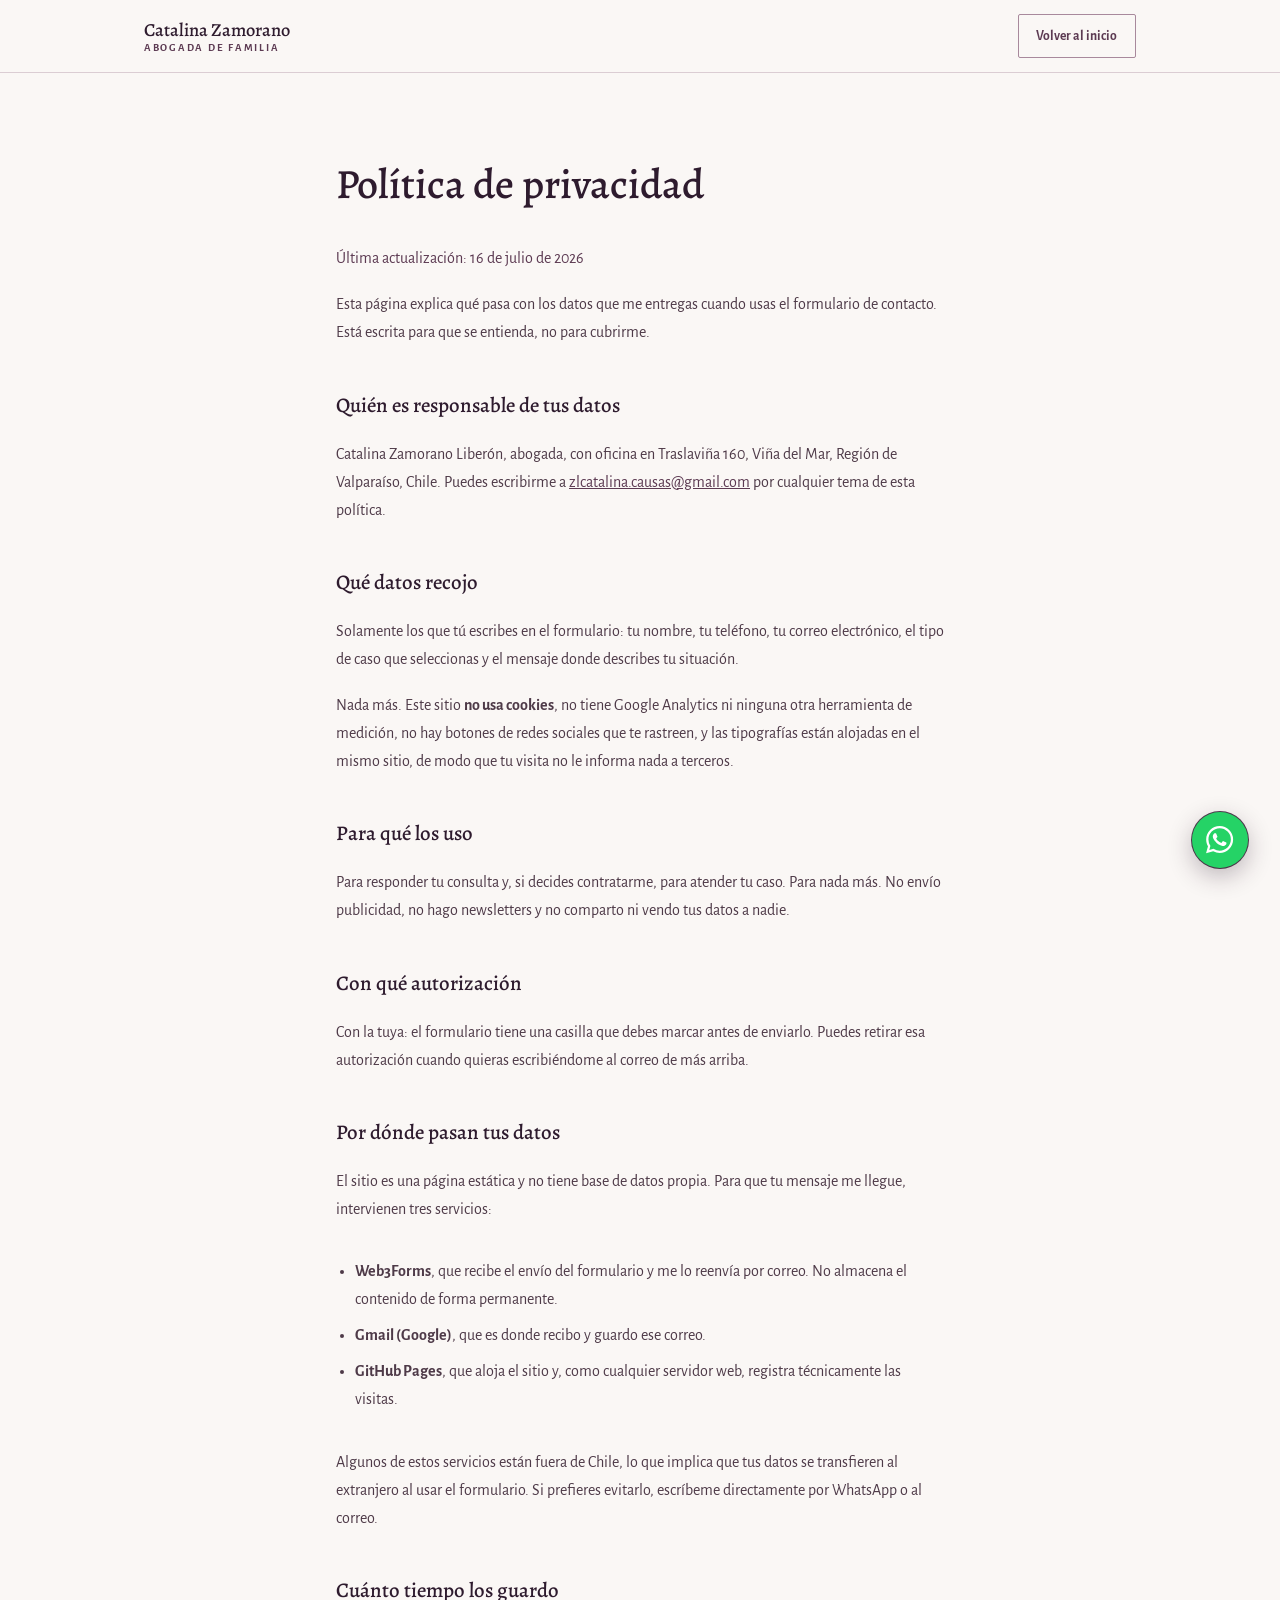
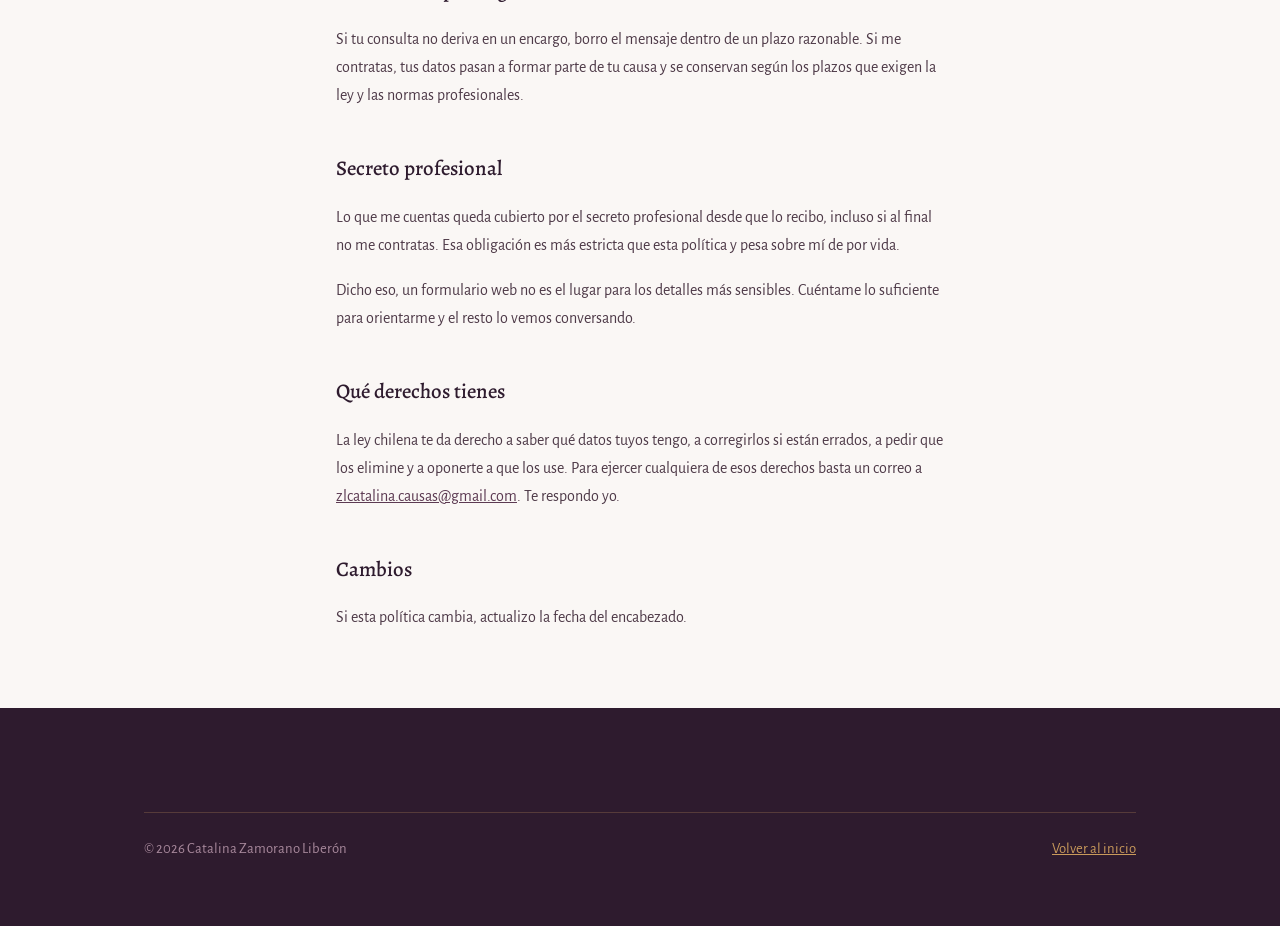
==== privacidad.html @ 90aebd45 "Sitio de Catalina Zamorano" ====
<!doctype html>
<html lang="es-CL">
<head>
<meta charset="utf-8">
<meta name="viewport" content="width=device-width, initial-scale=1">
<title>Política de privacidad — Catalina Zamorano Liberón</title>
<meta name="description" content="Cómo se tratan los datos personales que envías por el formulario de contacto.">
<meta name="robots" content="noindex, follow">
<meta name="theme-color" content="#2E1B2E">
<link rel="stylesheet" href="assets/styles.css">
<link rel="icon" href="data:image/svg+xml,<svg xmlns='http://www.w3.org/2000/svg' viewBox='0 0 32 32'><rect width='32' height='32' fill='%232E1B2E'/><text x='16' y='23' font-family='Georgia,serif' font-size='19' fill='%23C99A5B' text-anchor='middle'>CZ</text></svg>">
<link rel="icon" type="image/png" sizes="192x192" href="assets/icon-192.png">
<link rel="apple-touch-icon" href="assets/icon-180.png">
</head>
<body>

<a class="skip" href="#contenido">Saltar al contenido</a>

<header class="topbar">
  <div class="wrap topbar__in">
    <a class="topbar__name" href="index.html">
      Catalina Zamorano
      <span>Abogada de familia</span>
    </a>
    <a class="btn btn--ghost" href="index.html">Volver al inicio</a>
  </div>
</header>

<main id="contenido">
  <div class="wrap doc">
    <h1>Política de privacidad</h1>
    <p class="doc__date">Última actualización: 16 de julio de 2026</p>

    <p>Esta página explica qué pasa con los datos que me entregas cuando usas el formulario de contacto. Está escrita para que se entienda, no para cubrirme.</p>

    <h2>Quién es responsable de tus datos</h2>
    <p>Catalina Zamorano Liberón, abogada, con oficina en Traslaviña 160, Viña del Mar, Región de Valparaíso, Chile. Puedes escribirme a <a href="mailto:zlcatalina.causas@gmail.com">zlcatalina.causas@gmail.com</a> por cualquier tema de esta política.</p>

    <h2>Qué datos recojo</h2>
    <p>Solamente los que tú escribes en el formulario: tu nombre, tu teléfono, tu correo electrónico, el tipo de caso que seleccionas y el mensaje donde describes tu situación.</p>
    <p>Nada más. Este sitio <strong>no usa cookies</strong>, no tiene Google Analytics ni ninguna otra herramienta de medición, no hay botones de redes sociales que te rastreen, y las tipografías están alojadas en el mismo sitio, de modo que tu visita no le informa nada a terceros.</p>

    <h2>Para qué los uso</h2>
    <p>Para responder tu consulta y, si decides contratarme, para atender tu caso. Para nada más. No envío publicidad, no hago newsletters y no comparto ni vendo tus datos a nadie.</p>

    <h2>Con qué autorización</h2>
    <p>Con la tuya: el formulario tiene una casilla que debes marcar antes de enviarlo. Puedes retirar esa autorización cuando quieras escribiéndome al correo de más arriba.</p>

    <h2>Por dónde pasan tus datos</h2>
    <p>El sitio es una página estática y no tiene base de datos propia. Para que tu mensaje me llegue, intervienen tres servicios:</p>
    <ul>
      <li><strong>Web3Forms</strong>, que recibe el envío del formulario y me lo reenvía por correo. No almacena el contenido de forma permanente.</li>
      <li><strong>Gmail (Google)</strong>, que es donde recibo y guardo ese correo.</li>
      <li><strong>GitHub Pages</strong>, que aloja el sitio y, como cualquier servidor web, registra técnicamente las visitas.</li>
    </ul>
    <p>Algunos de estos servicios están fuera de Chile, lo que implica que tus datos se transfieren al extranjero al usar el formulario. Si prefieres evitarlo, escríbeme directamente por WhatsApp o al correo.</p>

    <h2>Cuánto tiempo los guardo</h2>
    <p>Si tu consulta no deriva en un encargo, borro el mensaje dentro de un plazo razonable. Si me contratas, tus datos pasan a formar parte de tu causa y se conservan según los plazos que exigen la ley y las normas profesionales.</p>

    <h2>Secreto profesional</h2>
    <p>Lo que me cuentas queda cubierto por el secreto profesional desde que lo recibo, incluso si al final no me contratas. Esa obligación es más estricta que esta política y pesa sobre mí de por vida.</p>
    <p>Dicho eso, un formulario web no es el lugar para los detalles más sensibles. Cuéntame lo suficiente para orientarme y el resto lo vemos conversando.</p>

    <h2>Qué derechos tienes</h2>
    <p>La ley chilena te da derecho a saber qué datos tuyos tengo, a corregirlos si están errados, a pedir que los elimine y a oponerte a que los use. Para ejercer cualquiera de esos derechos basta un correo a <a href="mailto:zlcatalina.causas@gmail.com">zlcatalina.causas@gmail.com</a>. Te respondo yo.</p>

    <h2>Cambios</h2>
    <p>Si esta política cambia, actualizo la fecha del encabezado.</p>
  </div>
</main>

<footer class="footer">
  <div class="wrap">
    <div class="footer__bottom">
      <p>© 2026 Catalina Zamorano Liberón</p>
      <p><a href="index.html">Volver al inicio</a></p>
    </div>
  </div>
</footer>

<a class="fab"
   href="https://wa.me/56974859306?text=Hola%20Catalina%2C%20te%20escribo%20desde%20tu%20sitio%20web.%20Necesito%20orientaci%C3%B3n%20sobre..."
   target="_blank" rel="noopener" aria-label="Escribir a Catalina por WhatsApp">
  <svg viewBox="0 0 24 24" aria-hidden="true" focusable="false"><path d="M17.472 14.382c-.297-.149-1.758-.867-2.03-.967-.273-.099-.471-.148-.67.15-.197.297-.767.966-.94 1.164-.173.199-.347.223-.644.075-.297-.15-1.255-.463-2.39-1.475-.883-.788-1.48-1.761-1.653-2.059-.173-.297-.018-.458.13-.606.134-.133.298-.347.446-.52.149-.174.198-.298.298-.497.099-.198.05-.371-.025-.52-.075-.149-.669-1.612-.916-2.207-.242-.579-.487-.5-.669-.51-.173-.008-.371-.01-.57-.01-.198 0-.52.074-.792.372-.272.297-1.04 1.016-1.04 2.479 0 1.462 1.065 2.875 1.213 3.074.149.198 2.096 3.2 5.077 4.487.709.306 1.262.489 1.694.625.712.227 1.36.195 1.871.118.571-.085 1.758-.719 2.006-1.413.248-.694.248-1.289.173-1.413-.074-.124-.272-.198-.57-.347m-5.421 7.403h-.004a9.87 9.87 0 01-5.031-1.378l-.361-.214-3.741.982.998-3.648-.235-.374a9.86 9.86 0 01-1.51-5.26c.001-5.45 4.436-9.884 9.888-9.884 2.64 0 5.122 1.03 6.988 2.898a9.825 9.825 0 012.893 6.994c-.003 5.45-4.437 9.884-9.885 9.884m8.413-18.297A11.815 11.815 0 0012.05 0C5.495 0 .16 5.335.157 11.892c0 2.096.547 4.142 1.588 5.945L.057 24l6.305-1.654a11.882 11.882 0 005.683 1.448h.005c6.554 0 11.89-5.335 11.893-11.893a11.821 11.821 0 00-3.48-8.413Z"/></svg>
</a>

</body>
</html>
---- assets/styles.css ----
/* ============================================================
   Catalina Zamorano Liberón — Abogada de familia
   Dirección: Ciruela.  Alegreya + Alegreya Sans, autoalojadas.
   ============================================================ */

@font-face { font-family:'Alegreya'; font-style:normal; font-weight:400 700;
  src:url(fonts/alegreya-normal-400-700.woff2) format('woff2'); font-display:swap; }
@font-face { font-family:'Alegreya'; font-style:italic; font-weight:400 500;
  src:url(fonts/alegreya-italic-400-500.woff2) format('woff2'); font-display:swap; }
@font-face { font-family:'Alegreya Sans'; font-style:normal; font-weight:400;
  src:url(fonts/alegreya-sans-normal-400.woff2) format('woff2'); font-display:swap; }
@font-face { font-family:'Alegreya Sans'; font-style:normal; font-weight:500;
  src:url(fonts/alegreya-sans-normal-500.woff2) format('woff2'); font-display:swap; }
@font-face { font-family:'Alegreya Sans'; font-style:normal; font-weight:700;
  src:url(fonts/alegreya-sans-normal-700.woff2) format('woff2'); font-display:swap; }
@font-face { font-family:'Alegreya Sans'; font-style:italic; font-weight:400;
  src:url(fonts/alegreya-sans-italic-400.woff2) format('woff2'); font-display:swap; }

:root {
  --ink:    #2E1B2E;
  --plum:   #5C3A52;
  --mauve:  #A8899C;
  --paper:  #FAF7F5;
  --paper2: #F3EDEB;
  --brass:  #C99A5B;
  --text:   #4E3A48;
  --rule:   rgba(168,137,156,.38);

  --display: 'Alegreya', Georgia, 'Times New Roman', serif;
  --body: 'Alegreya Sans', ui-sans-serif, system-ui, -apple-system, 'Segoe UI', sans-serif;

  --wrap: 68rem;
  --pad: clamp(1.25rem, 4vw, 3rem);
}

*, *::before, *::after { box-sizing: border-box; }

html { scroll-behavior: smooth; }
@media (prefers-reduced-motion: reduce) {
  html { scroll-behavior: auto; }
  *, *::before, *::after { animation-duration: .001ms !important; transition-duration: .001ms !important; }
}

body {
  margin: 0;
  background: var(--paper);
  color: var(--text);
  font-family: var(--body);
  font-size: 1.05rem;
  line-height: 1.65;
  -webkit-font-smoothing: antialiased;
}

h1, h2, h3 { font-family: var(--display); color: var(--ink); text-wrap: balance; margin: 0; }
p { margin: 0; }
img { max-width: 100%; display: block; }

a { color: var(--plum); }
a:focus-visible, button:focus-visible, input:focus-visible,
select:focus-visible, textarea:focus-visible, summary:focus-visible {
  outline: 2px solid var(--plum);
  outline-offset: 3px;
  border-radius: 2px;
}

.wrap { max-width: var(--wrap); margin-inline: auto; padding-inline: var(--pad); }

.skip {
  position: absolute; left: -9999px; top: 0; z-index: 100;
  background: var(--ink); color: var(--paper); padding: .75rem 1.25rem; text-decoration: none;
}
.skip:focus { left: 0; }

/* ---------- rótulos y botones ---------- */
.eyebrow {
  font-size: .72rem; font-weight: 700; letter-spacing: .18em;
  text-transform: uppercase; color: var(--plum);
}

.btn {
  display: inline-flex; align-items: center; justify-content: center; gap: .5rem;
  font-family: var(--body); font-size: .95rem; font-weight: 700;
  padding: .85rem 1.5rem; border-radius: 2px; border: 1px solid transparent;
  text-decoration: none; cursor: pointer;
  transition: background .18s ease, color .18s ease, transform .18s ease, border-color .18s ease;
}
.btn:hover { transform: translateY(-2px); }
@media (prefers-reduced-motion: reduce) { .btn:hover { transform: none; } }

.btn--brass { background: var(--brass); color: var(--ink); }
.btn--brass:hover { background: var(--plum); color: var(--paper); }
.btn--ghost { background: transparent; color: var(--plum); border-color: var(--mauve); }
.btn--ghost:hover { border-color: var(--plum); background: rgba(92,58,82,.05); }
.btn--onDark { background: var(--brass); color: var(--ink); }
.btn--onDark:hover { background: var(--paper); }

/* ---------- barra superior ---------- */
.topbar {
  border-bottom: 1px solid var(--rule);
  background: var(--paper);
  position: sticky; top: 0; z-index: 20;
}
.topbar__in {
  display: flex; align-items: center; justify-content: space-between; gap: 1rem;
  padding-block: .9rem;
}
.topbar__name {
  font-family: var(--display); font-size: 1.15rem; font-weight: 500; color: var(--ink);
  text-decoration: none; line-height: 1.2;
}
.topbar__name span {
  display: block; font-family: var(--body); font-size: .68rem; font-weight: 700;
  letter-spacing: .16em; text-transform: uppercase; color: var(--plum);
}
.topbar .btn { padding: .6rem 1.1rem; font-size: .85rem; }

/* ---------- hero ---------- */
.hero { display: grid; grid-template-columns: .58fr 1.42fr; border-bottom: 1px solid var(--rule); }

.panel {
  background: var(--ink); color: var(--paper);
  padding: clamp(2rem, 4vw, 3rem) clamp(1.25rem, 3vw, 2.25rem);
  display: flex; flex-direction: column; justify-content: center; gap: 2.25rem;
}
.panel__eyebrow { color: var(--brass); font-size: .72rem; font-weight: 700; letter-spacing: .18em; text-transform: uppercase; }
.panel__portrait { border-radius: 2px; filter: saturate(.85); }
.panel__facts { list-style: none; margin: 0; padding: 0; display: flex; flex-direction: column; gap: 1.1rem; }
.panel__facts li { display: flex; flex-direction: column; gap: .15rem; border-top: 1px solid rgba(201,154,91,.3); padding-top: .9rem; }
.panel__facts dt, .panel__k {
  font-size: .68rem; font-weight: 700; letter-spacing: .14em; text-transform: uppercase; color: var(--brass);
}
.panel__v { font-size: .95rem; line-height: 1.5; color: #E4D8DF; }

.hero__body { padding: clamp(2.5rem, 5vw, 4.5rem) clamp(1.25rem, 4vw, 3.5rem); }
.hero__quote {
  font-size: clamp(2rem, 4.6vw, 3.6rem); font-weight: 500; line-height: 1.08;
  letter-spacing: -.015em; margin-bottom: 1.5rem;
}
.hero__quote em { font-style: italic; color: var(--plum); }
.hero__answer { font-size: 1.12rem; line-height: 1.7; max-width: 38ch; margin-bottom: 2rem; }
.hero__ctas { display: flex; flex-wrap: wrap; gap: .75rem; }
.hero__free { font-size: .9rem; color: var(--plum); margin-top: 1rem; font-style: italic; }

/* ---------- lista de preguntas: la firma de la página ---------- */
.qlist { list-style: none; margin: 0; padding: 0; border-top: 1px solid var(--rule); }
.qlist li { border-bottom: 1px solid var(--rule); }
.qlist a {
  display: flex; align-items: center; justify-content: space-between; gap: 1rem;
  padding: .95rem 0; text-decoration: none; color: var(--ink); font-size: 1rem;
  transition: color .18s ease, padding-left .18s ease;
}
.qlist a::after { content: "→"; color: var(--mauve); transition: transform .18s ease, color .18s ease; }
.qlist a:hover, .qlist a:focus-visible { color: var(--plum); padding-left: .5rem; }
.qlist a:hover::after, .qlist a:focus-visible::after { transform: translateX(4px); color: var(--plum); }
.qlist__label { margin: 2.5rem 0 .75rem; }

/* ---------- secciones ---------- */
.section { padding-block: clamp(3.5rem, 7vw, 6rem); }
.section--tint { background: var(--paper2); border-block: 1px solid var(--rule); }
.section__head { max-width: 46rem; margin-bottom: 2.5rem; display: flex; flex-direction: column; gap: .9rem; }
.section__title { font-size: clamp(1.75rem, 3.4vw, 2.6rem); font-weight: 500; line-height: 1.15; letter-spacing: -.01em; }
.section__intro { font-size: 1.08rem; line-height: 1.7; }

/* ---------- sobre ella ---------- */
.about { display: grid; grid-template-columns: 1.25fr .75fr; gap: clamp(2rem, 5vw, 4rem); align-items: start; }
.about__prose { display: flex; flex-direction: column; gap: 1.1rem; max-width: 60ch; }
.about__prose p { font-size: 1.08rem; line-height: 1.75; }
.about__pull {
  font-family: var(--display); font-style: italic; font-size: 1.35rem; line-height: 1.45;
  color: var(--ink); border-left: 2px solid var(--brass); padding-left: 1.25rem; margin-block: .5rem;
}
.card {
  background: var(--paper); border: 1px solid var(--rule); border-radius: 2px;
  padding: 1.75rem; display: flex; flex-direction: column; gap: 1rem;
}
.section--tint .card { background: #FBF8F7; }
.card__title { font-size: 1.05rem; font-weight: 700; font-family: var(--body); color: var(--ink); letter-spacing: .01em; }
.card ul { list-style: none; margin: 0; padding: 0; display: flex; flex-direction: column; gap: .75rem; }
.card li { display: flex; gap: .6rem; font-size: .95rem; line-height: 1.5; }
.card li::before { content: "—"; color: var(--brass); flex-shrink: 0; }

/* ---------- servicios ---------- */
.svc { display: grid; grid-template-columns: repeat(auto-fit, minmax(15rem, 1fr)); gap: 1.25rem; }
.svc__item {
  border: 1px solid var(--rule); border-radius: 2px; padding: 1.5rem;
  display: flex; flex-direction: column; gap: .6rem; background: var(--paper);
  transition: border-color .18s ease, transform .18s ease;
}
.svc__item:hover { border-color: var(--mauve); transform: translateY(-2px); }
@media (prefers-reduced-motion: reduce) { .svc__item:hover { transform: none; } }
.svc__item--lead { background: var(--ink); border-color: var(--ink); }
.svc__item--lead .svc__name { color: var(--paper); }
.svc__item--lead .svc__desc { color: #DFD2DA; }
.svc__item--lead .svc__tag { color: var(--brass); }
.svc__tag { font-size: .65rem; font-weight: 700; letter-spacing: .14em; text-transform: uppercase; color: var(--plum); }
.svc__name { font-family: var(--display); font-size: 1.3rem; font-weight: 500; color: var(--ink); line-height: 1.2; }
.svc__desc { font-size: .95rem; line-height: 1.55; }

.svc__more { margin-top: 2rem; padding-top: 1.75rem; border-top: 1px solid var(--rule); }
.svc__more h3 { font-family: var(--body); font-size: .95rem; font-weight: 700; color: var(--ink); margin-bottom: 1rem; }
.chips { list-style: none; margin: 0; padding: 0; display: flex; flex-wrap: wrap; gap: .5rem; }
.chips li {
  font-size: .9rem; border: 1px solid var(--rule); border-radius: 999px;
  padding: .45rem 1rem; color: var(--text); background: var(--paper);
}

/* ---------- proceso (secuencia real: la numeración informa) ---------- */
.steps { list-style: none; margin: 0; padding: 0; display: grid; grid-template-columns: repeat(auto-fit, minmax(13rem, 1fr)); gap: 1.75rem; counter-reset: s; }
.steps li { counter-increment: s; display: flex; flex-direction: column; gap: .6rem; border-top: 2px solid var(--brass); padding-top: 1rem; }
.steps li::before {
  content: counter(s, decimal-leading-zero);
  font-family: var(--display); font-size: 1.5rem; color: var(--brass); line-height: 1;
}
.steps h3 { font-family: var(--body); font-size: 1rem; font-weight: 700; color: var(--ink); }
.steps p { font-size: .95rem; line-height: 1.6; }

/* ---------- preguntas frecuentes ---------- */
.faq { max-width: 48rem; border-top: 1px solid var(--rule); }
.faq details { border-bottom: 1px solid var(--rule); }
.faq summary {
  cursor: pointer; list-style: none; padding: 1.15rem 0;
  display: flex; align-items: center; justify-content: space-between; gap: 1.5rem;
  font-family: var(--display); font-size: 1.2rem; font-weight: 500; color: var(--ink);
}
.faq summary::-webkit-details-marker { display: none; }
.faq summary::after { content: "+"; color: var(--brass); font-size: 1.5rem; line-height: 1; flex-shrink: 0; transition: transform .2s ease; }
.faq details[open] summary::after { transform: rotate(45deg); }
.faq summary:hover { color: var(--plum); }
.faq__a { padding: 0 0 1.35rem; display: flex; flex-direction: column; gap: .85rem; max-width: 62ch; }
.faq__a p { font-size: 1rem; line-height: 1.7; }

/* ---------- formulario ---------- */
.contact { display: grid; grid-template-columns: .85fr 1.15fr; gap: clamp(2rem, 5vw, 4rem); align-items: start; }
.contact__aside { display: flex; flex-direction: column; gap: 1.5rem; }
.contact__wa {
  border: 1px solid var(--rule); border-radius: 2px; padding: 1.5rem;
  display: flex; flex-direction: column; gap: .85rem; background: var(--paper);
}
.contact__wa p { font-size: .95rem; line-height: 1.6; }

.form { display: flex; flex-direction: column; gap: 1.1rem; }
.field { display: flex; flex-direction: column; gap: .4rem; }
.field label { font-size: .82rem; font-weight: 700; color: var(--ink); letter-spacing: .02em; }
.field .hint { font-size: .82rem; color: var(--plum); font-weight: 400; }
.field input, .field select, .field textarea {
  font-family: var(--body); font-size: 1rem; color: var(--ink);
  background: var(--paper); border: 1px solid var(--mauve); border-radius: 2px;
  padding: .75rem .9rem; width: 100%;
  transition: border-color .18s ease;
}
.field input:hover, .field select:hover, .field textarea:hover { border-color: var(--plum); }
.field textarea { resize: vertical; min-height: 8rem; line-height: 1.6; }
.field select {
  appearance: none;
  background-image: linear-gradient(45deg, transparent 50%, var(--plum) 50%), linear-gradient(135deg, var(--plum) 50%, transparent 50%);
  background-position: calc(100% - 1.1rem) 1.25rem, calc(100% - .75rem) 1.25rem;
  background-size: 6px 6px, 6px 6px;
  background-repeat: no-repeat;
  padding-right: 2.5rem;
}
.form__row { display: grid; grid-template-columns: 1fr 1fr; gap: 1.1rem; }

.consent { display: flex; gap: .7rem; align-items: flex-start; font-size: .88rem; line-height: 1.55; }
.consent input { width: 1.05rem; height: 1.05rem; margin-top: .2rem; flex-shrink: 0; accent-color: var(--plum); }

/* trampa antispam: fuera de pantalla, no display:none (los bots lo detectan) */
.hp { position: absolute !important; left: -9999px !important; opacity: 0; height: 0; overflow: hidden; }

.form__note { font-size: .82rem; color: var(--plum); line-height: 1.55; }
.form__status { font-size: .95rem; line-height: 1.6; padding: .9rem 1.1rem; border-radius: 2px; }
.form__status[data-state="ok"]   { background: rgba(92,58,82,.08); border: 1px solid var(--plum); color: var(--ink); }
.form__status[data-state="err"]  { background: rgba(201,154,91,.12); border: 1px solid var(--brass); color: var(--ink); }
.form__status[hidden] { display: none; }

/* ---------- pie ---------- */
.footer { background: var(--ink); color: #DFD2DA; padding-block: clamp(2.5rem, 5vw, 4rem); }
.footer a { color: var(--brass); }
.footer__grid { display: grid; grid-template-columns: repeat(auto-fit, minmax(13rem, 1fr)); gap: 2rem; }
.footer h2 { font-size: .68rem; font-family: var(--body); font-weight: 700; letter-spacing: .16em; text-transform: uppercase; color: var(--brass); margin-bottom: .9rem; }
.footer p, .footer li { font-size: .92rem; line-height: 1.65; }
.footer ul { list-style: none; margin: 0; padding: 0; display: flex; flex-direction: column; gap: .4rem; }
.footer__bottom {
  margin-top: 2.5rem; padding-top: 1.5rem; border-top: 1px solid rgba(201,154,91,.25);
  display: flex; flex-wrap: wrap; gap: 1rem; justify-content: space-between;
  font-size: .82rem; color: var(--mauve);
}

/* ---------- botón flotante de WhatsApp ----------
   Verde oficial de la marca a propósito: el reconocimiento manda por sobre
   la paleta. El anillo oscuro no es decoración — el verde sobre papel claro
   da 1.87:1 y sin él la forma del control no se distingue del fondo.        */
.fab {
  position: fixed; z-index: 30;
  right: clamp(1rem, 3vw, 2rem); bottom: clamp(1rem, 3vw, 2rem);
  width: 3.5rem; height: 3.5rem; border-radius: 50%;
  background: #25D366; color: #fff;
  display: grid; place-items: center;
  box-shadow: 0 0 0 1px rgba(46,27,46,.85), 0 8px 24px rgba(46,27,46,.3);
  transition: transform .18s ease, box-shadow .18s ease;
}
.fab svg { width: 1.7rem; height: 1.7rem; fill: currentColor; display: block; }
.fab:hover { transform: scale(1.06); box-shadow: 0 0 0 1px rgba(46,27,46,.85), 0 12px 30px rgba(46,27,46,.38); }
.fab:focus-visible { outline: 3px solid var(--ink); outline-offset: 4px; }
@media (prefers-reduced-motion: reduce) { .fab:hover { transform: none; } }

/* que el botón no tape el enlace de privacidad en móvil */
@media (max-width: 560px) {
  .footer__bottom { padding-bottom: 3.25rem; }
}

/* ---------- páginas de texto ---------- */
.doc { max-width: 44rem; padding-block: clamp(3rem, 6vw, 5rem); display: flex; flex-direction: column; gap: 1.1rem; }
.doc h1 { font-size: clamp(1.8rem, 4vw, 2.6rem); font-weight: 500; margin-bottom: .5rem; }
.doc h2 { font-size: 1.3rem; font-weight: 500; margin-top: 1.5rem; }
.doc p, .doc li { font-size: 1rem; line-height: 1.75; }
.doc ul { padding-left: 1.2rem; display: flex; flex-direction: column; gap: .5rem; }
.doc__date { font-size: .85rem; color: var(--plum); }

/* ---------- responsive ---------- */
@media (max-width: 860px) {
  .hero { grid-template-columns: 1fr; }
  .panel { flex-direction: column; }
  .panel__facts { margin-top: 0; }
  .about, .contact { grid-template-columns: 1fr; }
}
@media (max-width: 560px) {
  body { font-size: 1rem; }
  .form__row { grid-template-columns: 1fr; }
  .topbar__in { padding-block: .7rem; }
  .topbar .btn { padding: .55rem .85rem; font-size: .8rem; }
}
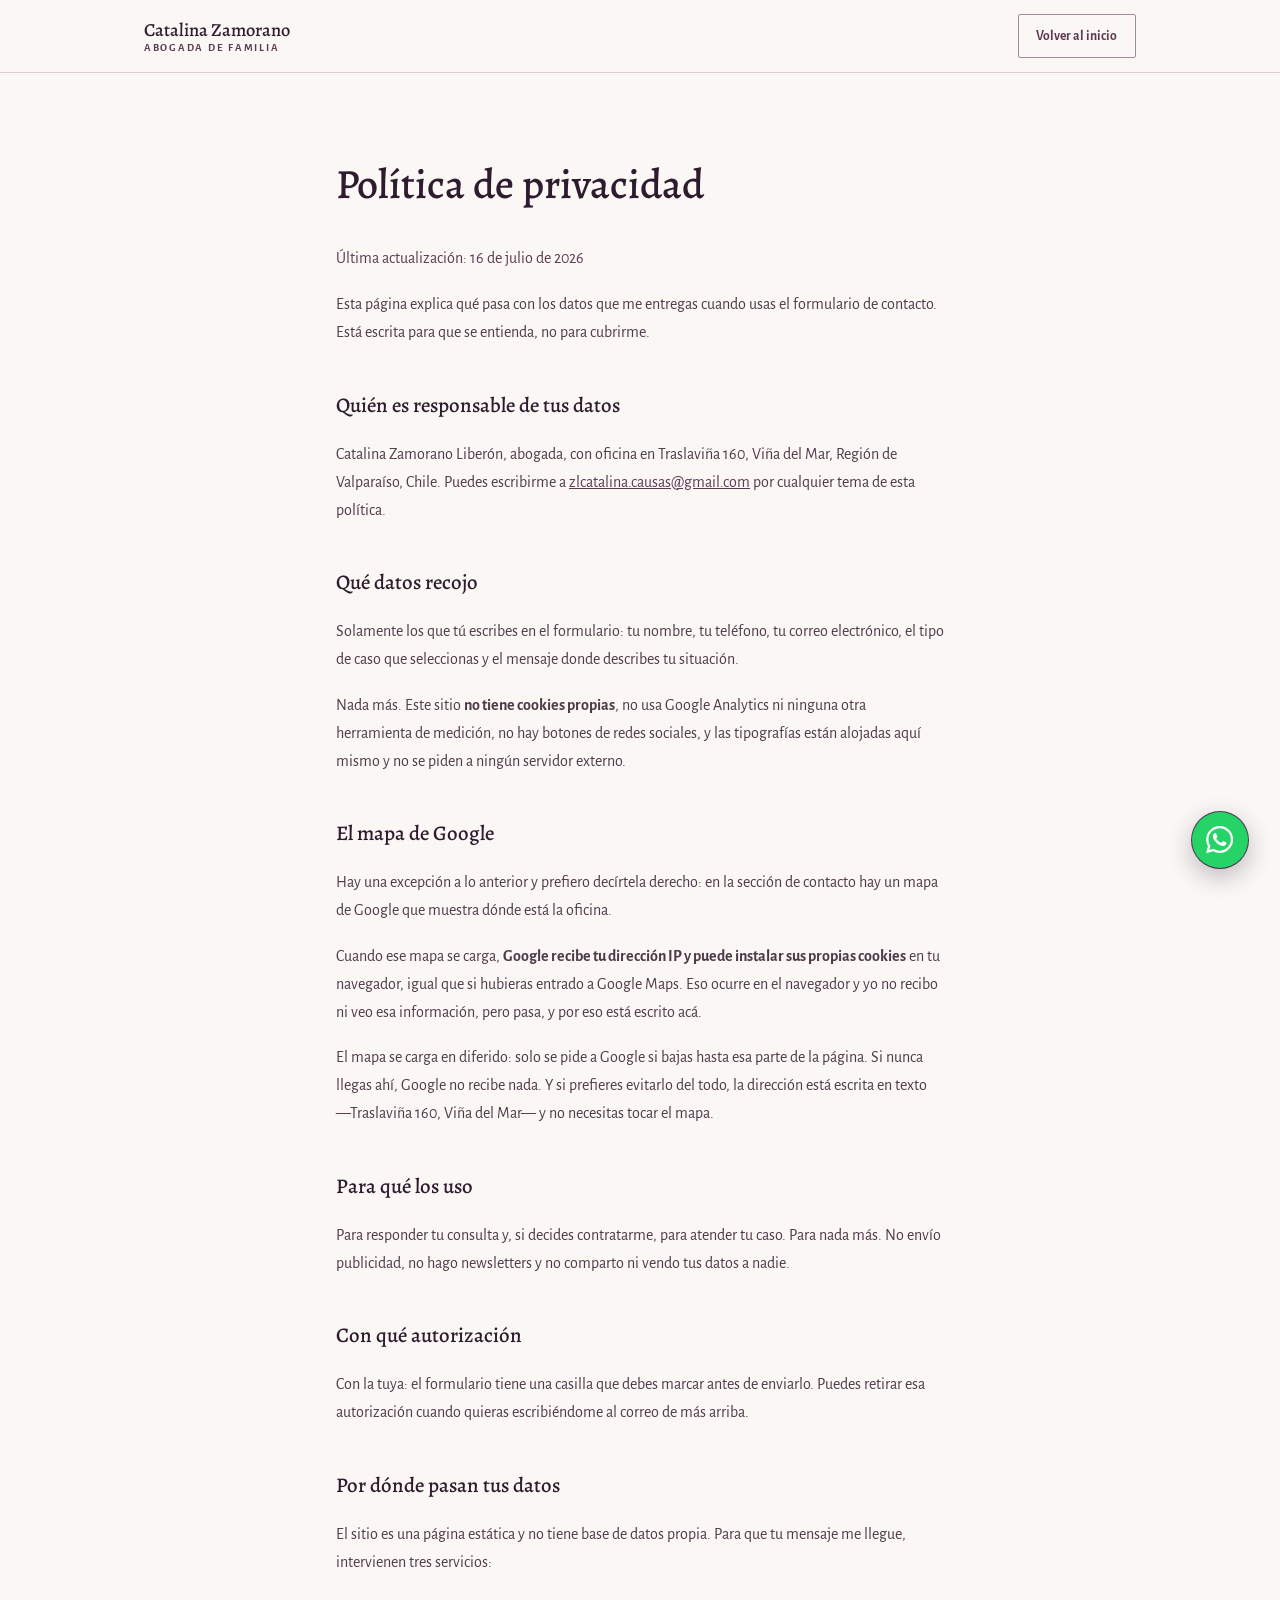
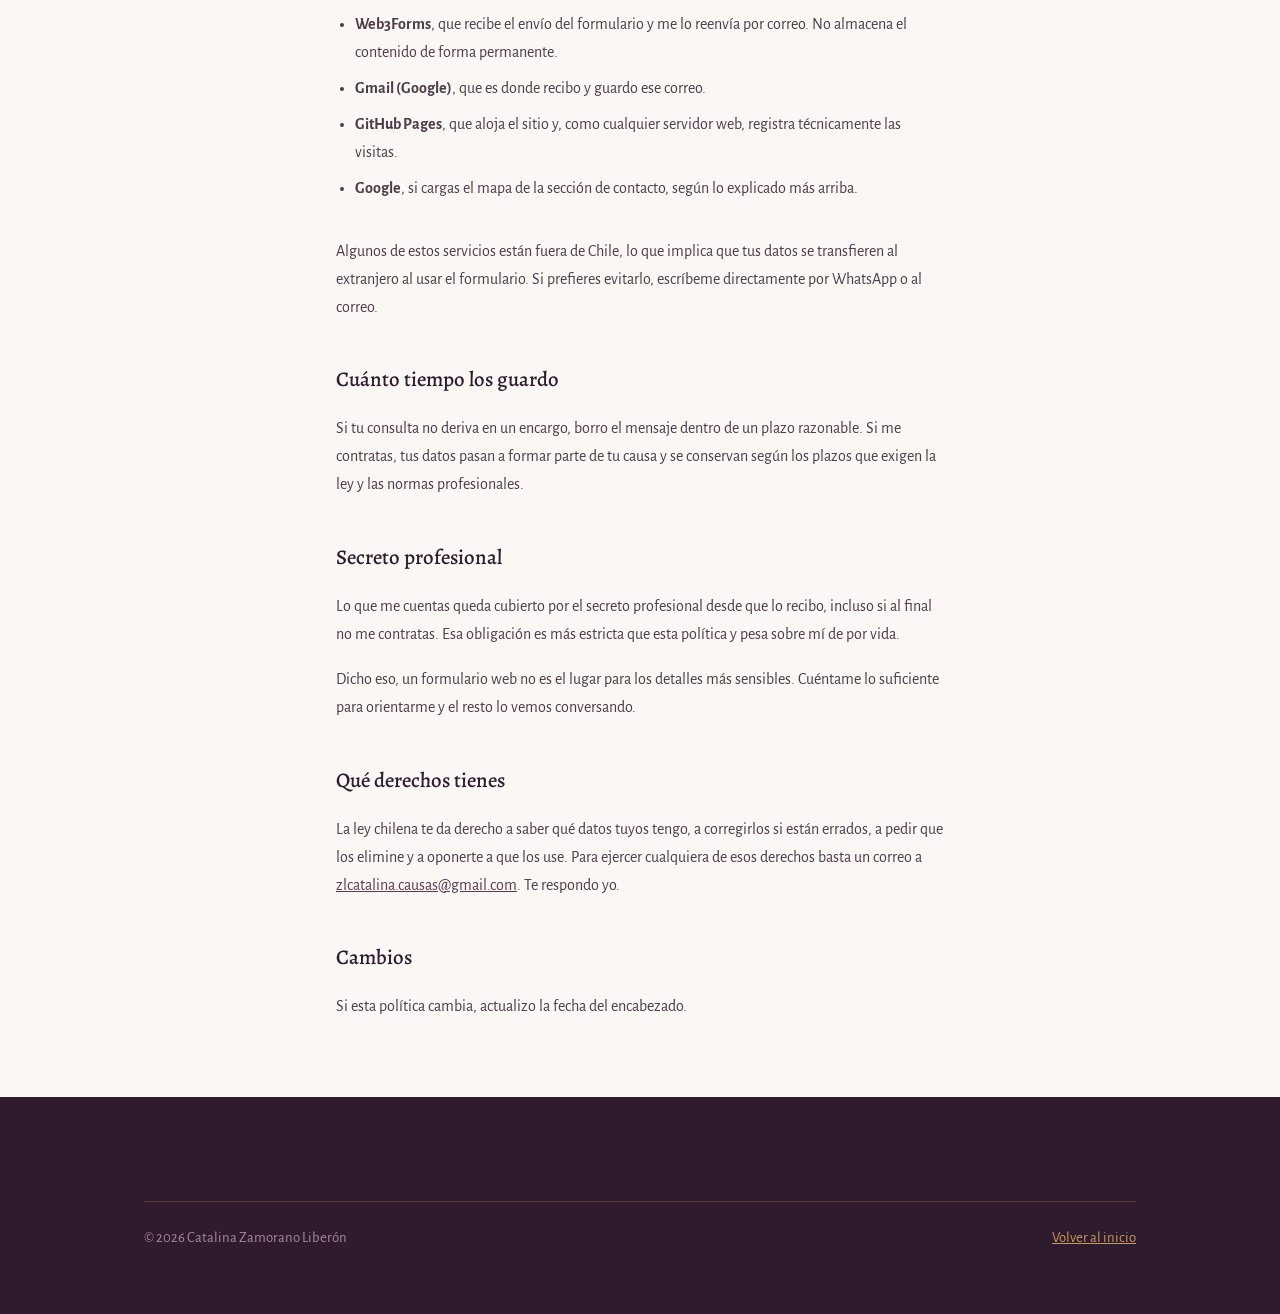
==== commit 0ea1d249: "mapa" ====
--- a/privacidad.html
+++ b/privacidad.html
@@ -38,7 +38,12 @@
 
     <h2>Qué datos recojo</h2>
     <p>Solamente los que tú escribes en el formulario: tu nombre, tu teléfono, tu correo electrónico, el tipo de caso que seleccionas y el mensaje donde describes tu situación.</p>
-    <p>Nada más. Este sitio <strong>no usa cookies</strong>, no tiene Google Analytics ni ninguna otra herramienta de medición, no hay botones de redes sociales que te rastreen, y las tipografías están alojadas en el mismo sitio, de modo que tu visita no le informa nada a terceros.</p>
+    <p>Nada más. Este sitio <strong>no tiene cookies propias</strong>, no usa Google Analytics ni ninguna otra herramienta de medición, no hay botones de redes sociales, y las tipografías están alojadas aquí mismo y no se piden a ningún servidor externo.</p>
+
+    <h2>El mapa de Google</h2>
+    <p>Hay una excepción a lo anterior y prefiero decírtela derecho: en la sección de contacto hay un mapa de Google que muestra dónde está la oficina.</p>
+    <p>Cuando ese mapa se carga, <strong>Google recibe tu dirección IP y puede instalar sus propias cookies</strong> en tu navegador, igual que si hubieras entrado a Google Maps. Eso ocurre en el navegador y yo no recibo ni veo esa información, pero pasa, y por eso está escrito acá.</p>
+    <p>El mapa se carga en diferido: solo se pide a Google si bajas hasta esa parte de la página. Si nunca llegas ahí, Google no recibe nada. Y si prefieres evitarlo del todo, la dirección está escrita en texto —Traslaviña 160, Viña del Mar— y no necesitas tocar el mapa.</p>
 
     <h2>Para qué los uso</h2>
     <p>Para responder tu consulta y, si decides contratarme, para atender tu caso. Para nada más. No envío publicidad, no hago newsletters y no comparto ni vendo tus datos a nadie.</p>
@@ -52,6 +57,7 @@
       <li><strong>Web3Forms</strong>, que recibe el envío del formulario y me lo reenvía por correo. No almacena el contenido de forma permanente.</li>
       <li><strong>Gmail (Google)</strong>, que es donde recibo y guardo ese correo.</li>
       <li><strong>GitHub Pages</strong>, que aloja el sitio y, como cualquier servidor web, registra técnicamente las visitas.</li>
+      <li><strong>Google</strong>, si cargas el mapa de la sección de contacto, según lo explicado más arriba.</li>
     </ul>
     <p>Algunos de estos servicios están fuera de Chile, lo que implica que tus datos se transfieren al extranjero al usar el formulario. Si prefieres evitarlo, escríbeme directamente por WhatsApp o al correo.</p>
 
--- a/assets/styles.css
+++ b/assets/styles.css
@@ -53,7 +53,7 @@
 
 h1, h2, h3 { font-family: var(--display); color: var(--ink); text-wrap: balance; margin: 0; }
 p { margin: 0; }
-img { max-width: 100%; display: block; }
+img { max-width: 100%; height: auto; display: block; }
 
 a { color: var(--plum); }
 a:focus-visible, button:focus-visible, input:focus-visible,
@@ -65,6 +65,15 @@
 
 .wrap { max-width: var(--wrap); margin-inline: auto; padding-inline: var(--pad); }
 
+/* La barra superior es sticky y mide ~73px. Sin esto, todo destino de ancla
+   queda escondido debajo de ella al saltar. */
+[id] { scroll-margin-top: 5.5rem; }
+
+/* Al aterrizar desde "O dime cuál se parece a lo tuyo", que se vea qué se señaló. */
+.svc__item--lead:target { box-shadow: 0 0 0 2px var(--brass); }
+.chips li:target { border-color: var(--brass); background: rgba(201,154,91,.16); box-shadow: 0 0 0 1px var(--brass); }
+.faq details:target > summary { color: var(--plum); }
+
 .skip {
   position: absolute; left: -9999px; top: 0; z-index: 100;
   background: var(--ink); color: var(--paper); padding: .75rem 1.25rem; text-decoration: none;
@@ -123,7 +132,10 @@
   display: flex; flex-direction: column; justify-content: center; gap: 2.25rem;
 }
 .panel__eyebrow { color: var(--brass); font-size: .72rem; font-weight: 700; letter-spacing: .18em; text-transform: uppercase; }
-.panel__portrait { border-radius: 2px; filter: saturate(.85); }
+.panel__portrait {
+  width: 100%; height: auto; aspect-ratio: 3/4; object-fit: cover; object-position: 50% 22%;
+  border-radius: 2px; filter: saturate(.9) contrast(1.02);
+}
 .panel__facts { list-style: none; margin: 0; padding: 0; display: flex; flex-direction: column; gap: 1.1rem; }
 .panel__facts li { display: flex; flex-direction: column; gap: .15rem; border-top: 1px solid rgba(201,154,91,.3); padding-top: .9rem; }
 .panel__facts dt, .panel__k {
@@ -237,6 +249,15 @@
   display: flex; flex-direction: column; gap: .85rem; background: var(--paper);
 }
 .contact__wa p { font-size: .95rem; line-height: 1.6; }
+
+/* Mapa de Google. Se carga en diferido: si nadie baja hasta acá, Google no
+   recibe nada. La política de privacidad declara esta carga. */
+.mapa {
+  position: relative; aspect-ratio: 4/3; margin-top: .25rem;
+  border: 1px solid var(--rule); border-radius: 2px; overflow: hidden;
+  background: var(--paper2);
+}
+.mapa iframe { position: absolute; inset: 0; width: 100%; height: 100%; border: 0; display: block; }
 
 .form { display: flex; flex-direction: column; gap: 1.1rem; }
 .field { display: flex; flex-direction: column; gap: .4rem; }
